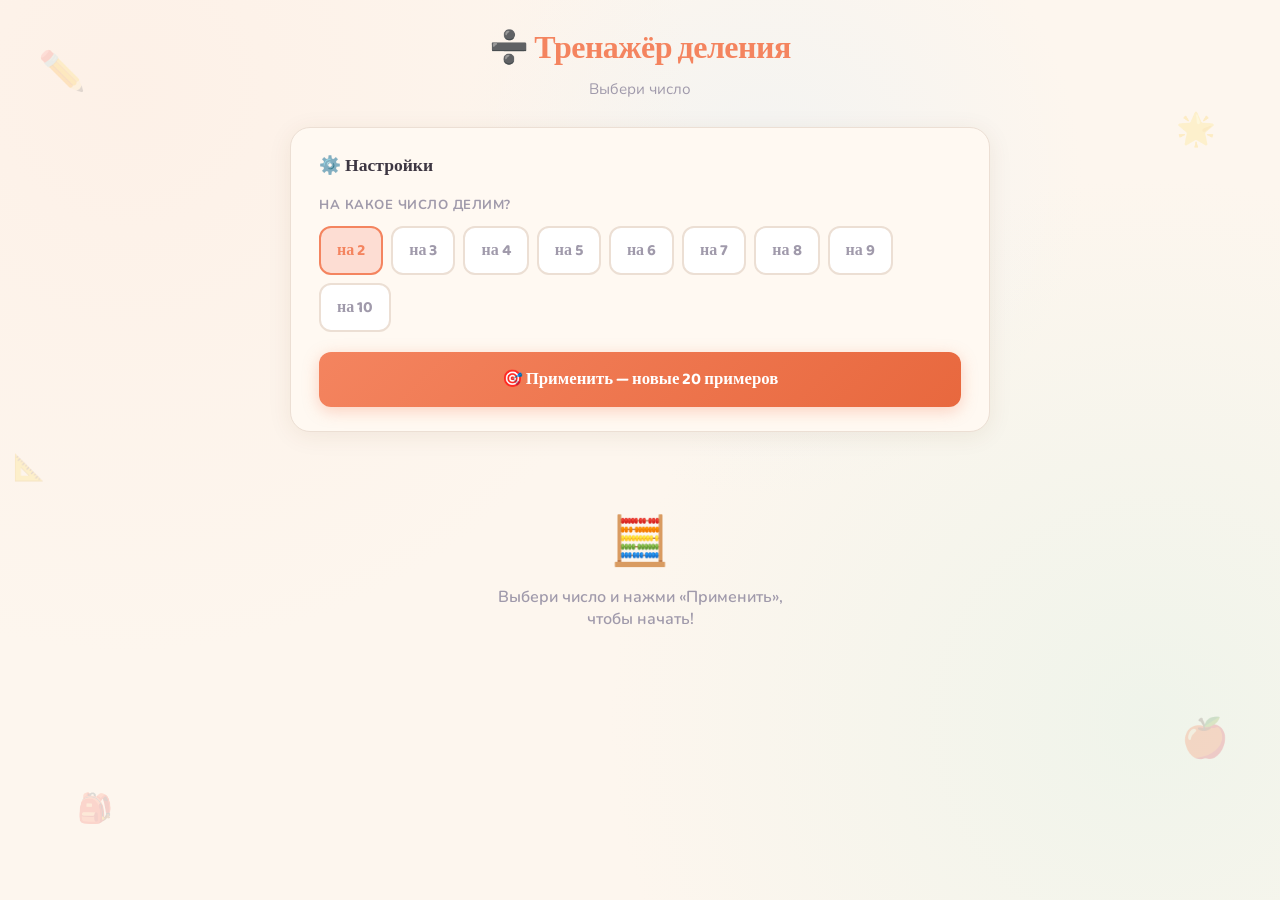
==== division-trainer-main.html @ 13817c13 "feat: uploaded trainers" ====
<!DOCTYPE html>
<html lang="ru">
<head>
<meta charset="UTF-8">
<meta name="viewport" content="width=device-width, initial-scale=1.0">
<title>Тренажёр деления</title>
<link href="https://fonts.googleapis.com/css2?family=Nunito:wght@400;600;700;800;900&family=Baloo+2:wght@400;600;700;800&display=swap" rel="stylesheet">
<style>
  :root {
    --bg: #fdf6ee;
    --card: #fff9f2;
    --primary: #f4845f;
    --primary-light: #fdddd3;
    --accent: #6bbf94;
    --accent-light: #d4f0e3;
    --blue: #74b3e8;
    --blue-light: #d8edfc;
    --yellow: #f9d56e;
    --yellow-light: #fef6d6;
    --text: #3d3642;
    --muted: #a09aab;
    --border: #ecdfd4;
    --correct: #6bbf94;
    --wrong: #f47c7c;
    --radius: 20px;
    --radius-sm: 12px;
    --shadow: 0 4px 24px rgba(100,60,30,0.08);
  }

  * { box-sizing: border-box; margin: 0; padding: 0; }

  body {
    font-family: 'Nunito', sans-serif;
    background: var(--bg);
    color: var(--text);
    min-height: 100vh;
    padding: 24px 16px 48px;
    background-image:
      radial-gradient(circle at 10% 10%, #fde6da55 0%, transparent 40%),
      radial-gradient(circle at 90% 80%, #d4f0e355 0%, transparent 40%),
      radial-gradient(circle at 60% 20%, #d8edfc44 0%, transparent 30%);
  }

  h1 {
    font-family: 'Baloo 2', cursive;
    font-size: 2rem;
    font-weight: 800;
    color: var(--primary);
    text-align: center;
    letter-spacing: -0.5px;
    margin-bottom: 4px;
  }

  .subtitle {
    text-align: center;
    color: var(--muted);
    font-size: 0.95rem;
    margin-bottom: 28px;
  }

  /* ── DECO ── */
  .deco {
    position: fixed;
    pointer-events: none;
    user-select: none;
    font-size: 2.4rem;
    opacity: 0.18;
    animation: float 6s ease-in-out infinite;
  }
  .deco:nth-child(1) { top: 5%;    left: 3%;  animation-delay: 0s; }
  .deco:nth-child(2) { top: 12%;   right: 5%; animation-delay: 1s;   font-size: 2rem; }
  .deco:nth-child(3) { bottom: 8%; left: 6%;  animation-delay: 2s;   font-size: 1.8rem; }
  .deco:nth-child(4) { bottom: 15%;right: 4%; animation-delay: 3s; }
  .deco:nth-child(5) { top: 50%;   left: 1%;  animation-delay: 1.5s; font-size: 1.6rem; }
  @keyframes float {
    0%,100% { transform: translateY(0) rotate(0deg); }
    50%     { transform: translateY(-12px) rotate(5deg); }
  }

  .container { max-width: 700px; margin: 0 auto; }

  /* ── SETTINGS ── */
  .settings-card {
    background: var(--card);
    border: 1.5px solid var(--border);
    border-radius: var(--radius);
    box-shadow: var(--shadow);
    padding: 24px 28px;
    margin-bottom: 28px;
  }
  .settings-title {
    font-family: 'Baloo 2', cursive;
    font-size: 1.1rem;
    font-weight: 700;
    color: var(--text);
    margin-bottom: 16px;
    display: flex;
    align-items: center;
    gap: 8px;
  }
  .table-label {
    display: block;
    font-size: 0.82rem;
    font-weight: 700;
    color: var(--muted);
    text-transform: uppercase;
    letter-spacing: 0.5px;
    margin-bottom: 12px;
  }
  .table-buttons {
    display: flex;
    flex-wrap: wrap;
    gap: 8px;
    margin-bottom: 20px;
  }
  .table-btn {
    padding: 10px 16px;
    border-radius: var(--radius-sm);
    border: 2px solid var(--border);
    background: white;
    font-family: 'Baloo 2', cursive;
    font-size: 1rem;
    font-weight: 700;
    color: var(--muted);
    cursor: pointer;
    transition: all 0.2s ease;
    min-width: 52px;
    text-align: center;
  }
  .table-btn:hover  { border-color: var(--primary); color: var(--primary); background: var(--primary-light); }
  .table-btn.active { border-color: var(--primary); background: var(--primary-light); color: var(--primary); }

  .apply-btn {
    width: 100%;
    padding: 14px;
    border-radius: var(--radius-sm);
    border: none;
    background: linear-gradient(135deg, var(--primary) 0%, #e8683e 100%);
    color: white;
    font-family: 'Baloo 2', cursive;
    font-size: 1.05rem;
    font-weight: 700;
    cursor: pointer;
    box-shadow: 0 4px 16px rgba(244,132,95,0.35);
    transition: all 0.2s ease;
  }
  .apply-btn:hover  { transform: translateY(-2px); box-shadow: 0 6px 20px rgba(244,132,95,0.45); }
  .apply-btn:active { transform: translateY(0); }

  /* ── PROGRESS ── */
  .progress-section { margin-bottom: 20px; }
  .progress-header {
    display: flex;
    justify-content: space-between;
    align-items: center;
    margin-bottom: 8px;
    font-size: 0.82rem;
    font-weight: 700;
    color: var(--muted);
  }
  .progress-counter {
    font-family: 'Baloo 2', cursive;
    font-size: 0.95rem;
    font-weight: 700;
    color: var(--text);
  }
  .progress-bar-track {
    height: 14px;
    background: var(--border);
    border-radius: 99px;
    overflow: hidden;
    display: flex;
    gap: 2px;
  }
  .progress-segment {
    flex: 1;
    background: #ecdfd4;
    border-radius: 99px;
    transition: background 0.4s ease;
  }
  .progress-segment.correct { background: var(--correct); }
  .progress-segment.wrong   { background: var(--wrong); }
  .progress-legend {
    display: flex;
    gap: 16px;
    margin-top: 8px;
    font-size: 0.78rem;
    font-weight: 700;
    color: var(--muted);
  }
  .legend-dot {
    display: inline-block;
    width: 10px; height: 10px;
    border-radius: 50%;
    margin-right: 4px;
  }

  /* ── EXAMPLE CARD ── */
  .example-card {
    background: var(--card);
    border: 1.5px solid var(--border);
    border-radius: var(--radius);
    box-shadow: var(--shadow);
    padding: 32px 28px 28px;
    margin-bottom: 20px;
    position: relative;
    overflow: hidden;
    transition: box-shadow 0.3s;
  }
  .example-card.shake { animation: shake 0.4s ease; }
  @keyframes shake {
    0%,100% { transform: translateX(0); }
    20%     { transform: translateX(-8px); }
    40%     { transform: translateX(8px); }
    60%     { transform: translateX(-5px); }
    80%     { transform: translateX(5px); }
  }
  .example-card.glow-correct { box-shadow: 0 0 0 3px var(--correct), var(--shadow); }
  .example-card.glow-wrong   { box-shadow: 0 0 0 3px var(--wrong),   var(--shadow); }

  .example-num {
    font-size: 0.78rem;
    font-weight: 700;
    color: var(--muted);
    text-transform: uppercase;
    letter-spacing: 0.5px;
    margin-bottom: 20px;
  }
  .card-badge {
    position: absolute;
    top: 20px; right: 20px;
    width: 36px; height: 36px;
    border-radius: 50%;
    display: flex; align-items: center; justify-content: center;
    font-size: 1.3rem;
  }
  .correct-badge { background: var(--accent-light); }
  .wrong-badge   { background: #fde8e8; }

  /* ── DIVISION EXPRESSION ── */
  .div-visual {
    display: flex;
    justify-content: center;
    align-items: center;
    gap: 16px;
    margin-bottom: 28px;
  }
  .div-num {
    font-family: 'Baloo 2', cursive;
    font-size: 3.2rem;
    font-weight: 800;
    line-height: 1;
  }
  .div-num.dividend { color: var(--text); }
  .div-num.divisor  { color: var(--primary); }
  .div-sign, .equals-sign {
    font-family: 'Baloo 2', cursive;
    font-size: 2.8rem;
    font-weight: 800;
    color: var(--muted);
    line-height: 1;
  }

  /* ── PASTURE ── */
  .pasture-section {
    background: var(--accent-light);
    border: 2px solid var(--accent);
    border-radius: var(--radius);
    padding: 12px 16px 14px;
    margin-bottom: 16px;
    transition: border-color 0.15s, background 0.15s;
  }
  .pasture-section.drag-over {
    border-color: var(--correct);
    background: #b8e4cc;
  }
  .pasture-label {
    font-size: 0.75rem;
    font-weight: 800;
    color: #2e7a52;
    text-transform: uppercase;
    letter-spacing: 0.5px;
    margin-bottom: 10px;
    text-align: center;
  }
  .pasture-chicks {
    display: flex;
    flex-wrap: wrap;
    justify-content: center;
    gap: 4px;
    min-height: 36px;
  }

  /* ── BASKET SECTION ── */
  .basket-section {
    background: var(--yellow-light);
    border: 2px solid var(--yellow);
    border-radius: var(--radius);
    padding: 16px 16px 20px;
    margin-bottom: 24px;
  }
  .basket-label {
    font-size: 0.75rem;
    font-weight: 800;
    color: #b8860b;
    text-transform: uppercase;
    letter-spacing: 0.5px;
    margin-bottom: 12px;
    text-align: center;
  }
  .basket-groups {
    display: flex;
    flex-wrap: wrap;
    justify-content: center;
    gap: 8px;
  }
  .basket-group {
    background: white;
    border: 2px solid #f9d56e;
    border-radius: 14px;
    padding: 8px 10px;
    display: flex;
    flex-wrap: wrap;
    gap: 3px;
    justify-content: center;
    min-width: 52px;
    min-height: 52px;
    align-items: center;
    box-shadow: 0 2px 8px rgba(200,160,0,0.10);
    position: relative;
    transition: border-color 0.15s, background 0.15s;
  }
  .basket-group.drag-over {
    border-color: var(--blue);
    background: var(--blue-light);
  }
  .basket-group-num {
    position: absolute;
    top: -9px;
    left: 50%;
    transform: translateX(-50%);
    background: var(--yellow);
    border-radius: 99px;
    font-size: 0.65rem;
    font-weight: 800;
    color: #7a5900;
    padding: 1px 7px;
    white-space: nowrap;
  }

  /* ── CHICK ── */
  .chick {
    font-size: 1.3rem;
    line-height: 1;
    display: inline-block;
    cursor: grab;
    user-select: none;
    transition: transform 0.15s, opacity 0.15s;
  }
  .chick:hover    { transform: scale(1.2); }
  .chick.dragging { opacity: 0.3; transform: scale(0.85); cursor: grabbing; }
  .chick.static   {
    cursor: default;
    animation: chickPop 0.35s ease both;
  }
  @keyframes chickPop {
    0%   { transform: scale(0); opacity: 0; }
    70%  { transform: scale(1.2); }
    100% { transform: scale(1); opacity: 1; }
  }

  /* ── ATTEMPTS ── */
  .attempts-row {
    display: flex;
    justify-content: center;
    align-items: center;
    gap: 8px;
    margin-bottom: 16px;
    font-size: 0.82rem;
    font-weight: 700;
    color: var(--muted);
    text-transform: uppercase;
    letter-spacing: 0.4px;
  }
  .attempt-pips { display: flex; gap: 6px; }
  .attempt-pip {
    width: 14px; height: 14px;
    border-radius: 50%;
    border: 2px solid var(--border);
    background: white;
    transition: all 0.25s ease;
  }
  .attempt-pip.used    { background: var(--wrong);   border-color: var(--wrong); }
  .attempt-pip.correct { background: var(--correct); border-color: var(--correct); }

  /* ── INPUT ── */
  .input-area {
    display: flex;
    gap: 16px;
    justify-content: center;
    margin-bottom: 24px;
  }
  .input-group {
    display: flex;
    flex-direction: column;
    align-items: center;
    gap: 6px;
  }
  .input-label {
    font-size: 0.78rem;
    font-weight: 700;
    color: var(--muted);
    text-transform: uppercase;
    letter-spacing: 0.5px;
  }
  .answer-input {
    width: 120px;
    padding: 12px 16px;
    border-radius: var(--radius-sm);
    border: 2.5px solid var(--border);
    background: white;
    font-family: 'Baloo 2', cursive;
    font-size: 1.8rem;
    font-weight: 800;
    color: var(--text);
    text-align: center;
    outline: none;
    transition: border-color 0.2s, box-shadow 0.2s;
    -moz-appearance: textfield;
  }
  .answer-input::-webkit-inner-spin-button,
  .answer-input::-webkit-outer-spin-button { -webkit-appearance: none; }
  .answer-input:focus         { border-color: var(--blue);    box-shadow: 0 0 0 3px var(--blue-light); }
  .answer-input.input-correct { border-color: var(--correct); background: var(--accent-light); }
  .answer-input.input-wrong   { border-color: var(--wrong);   background: #fde8e8; }

  /* ── CHECK BUTTON ── */
  .check-btn {
    display: block;
    width: 100%;
    max-width: 280px;
    margin: 0 auto;
    padding: 14px;
    border-radius: var(--radius-sm);
    border: none;
    background: linear-gradient(135deg, var(--accent) 0%, #4aaa7a 100%);
    color: white;
    font-family: 'Baloo 2', cursive;
    font-size: 1.1rem;
    font-weight: 700;
    cursor: pointer;
    box-shadow: 0 4px 16px rgba(107,191,148,0.35);
    transition: all 0.2s ease;
  }
  .check-btn:hover  { transform: translateY(-2px); box-shadow: 0 6px 20px rgba(107,191,148,0.45); }
  .check-btn:active { transform: translateY(0); }
  .check-btn:disabled { opacity: 0.6; cursor: default; transform: none; }

  /* ── FEEDBACK ── */
  .feedback {
    text-align: center;
    font-family: 'Baloo 2', cursive;
    font-size: 1.3rem;
    font-weight: 800;
    min-height: 44px;
    margin-top: 16px;
  }
  .feedback.correct { color: var(--correct); }
  .feedback.wrong   { color: var(--wrong); }

  /* ── INSIGHT BLOCK ── */
  .insight-block {
    margin-top: 16px;
    padding: 14px 20px;
    background: var(--blue-light);
    border: 2px solid var(--blue);
    border-radius: var(--radius-sm);
    text-align: center;
  }
  .insight-label {
    font-size: 0.7rem;
    font-weight: 800;
    text-transform: uppercase;
    letter-spacing: 0.6px;
    color: var(--blue);
    margin-bottom: 6px;
  }
  .insight-formula {
    font-family: 'Baloo 2', cursive;
    font-size: 1.2rem;
    font-weight: 800;
    color: var(--text);
    line-height: 1.7;
  }
  .insight-formula .div-part { color: var(--correct); }
  .insight-formula .mul-part { color: var(--primary); }

  /* ── NAV ── */
  .nav-buttons { display: flex; gap: 12px; justify-content: center; }
  .nav-btn {
    flex: 1;
    max-width: 180px;
    padding: 13px 20px;
    border-radius: var(--radius-sm);
    border: 2px solid var(--border);
    background: white;
    font-family: 'Baloo 2', cursive;
    font-size: 1rem;
    font-weight: 700;
    color: var(--text);
    cursor: pointer;
    transition: all 0.2s ease;
    display: flex;
    align-items: center;
    justify-content: center;
    gap: 6px;
  }
  .nav-btn:hover:not(:disabled) {
    border-color: var(--blue);
    background: var(--blue-light);
    color: var(--blue);
    transform: translateY(-2px);
  }
  .nav-btn:disabled { opacity: 0.4; cursor: default; transform: none; }

  /* ── CONFETTI ── */
  .confetti-container {
    position: fixed; top: 0; left: 0;
    width: 100%; height: 100%;
    pointer-events: none;
    z-index: 1000;
    overflow: hidden;
  }
  .confetti-piece {
    position: absolute;
    border-radius: 2px;
    animation: confettiFall linear forwards;
  }
  @keyframes confettiFall {
    0%   { transform: translateY(-20px) rotate(0deg); opacity: 1; }
    100% { transform: translateY(110vh) rotate(720deg); opacity: 0; }
  }
  .emoji-burst {
    position: fixed; top: 50%; left: 50%;
    transform: translate(-50%, -50%);
    font-size: 5rem;
    pointer-events: none;
    z-index: 1001;
    animation: emojiBurst 1.2s ease forwards;
  }
  @keyframes emojiBurst {
    0%   { transform: translate(-50%,-50%) scale(0.2); opacity: 0; }
    30%  { transform: translate(-50%,-50%) scale(1.3); opacity: 1; }
    70%  { transform: translate(-50%,-50%) scale(1);   opacity: 1; }
    100% { transform: translate(-50%,-60%) scale(0.8); opacity: 0; }
  }

  /* ── EMPTY STATE ── */
  .empty-state { text-align: center; padding: 48px 24px; color: var(--muted); }
  .empty-state .emoji { font-size: 3rem; margin-bottom: 12px; }
  .empty-state p { font-size: 1rem; font-weight: 600; }
</style>
</head>
<body>

<div class="deco">✏️</div>
<div class="deco">🌟</div>
<div class="deco">🎒</div>
<div class="deco">🍎</div>
<div class="deco">📐</div>

<div class="confetti-container" id="confettiContainer"></div>

<div class="container">
  <h1>➗ Тренажёр деления</h1>
  <p class="subtitle">Выбери число</p>

  <!-- SETTINGS -->
  <div class="settings-card">
    <div class="settings-title">⚙️ Настройки</div>
    <span class="table-label">На какое число делим?</span>
    <div class="table-buttons">
      <button class="table-btn active" data-val="2"  onclick="selectTable(this)">на 2</button>
      <button class="table-btn"        data-val="3"  onclick="selectTable(this)">на 3</button>
      <button class="table-btn"        data-val="4"  onclick="selectTable(this)">на 4</button>
      <button class="table-btn"        data-val="5"  onclick="selectTable(this)">на 5</button>
      <button class="table-btn"        data-val="6"  onclick="selectTable(this)">на 6</button>
      <button class="table-btn"        data-val="7"  onclick="selectTable(this)">на 7</button>
      <button class="table-btn"        data-val="8"  onclick="selectTable(this)">на 8</button>
      <button class="table-btn"        data-val="9"  onclick="selectTable(this)">на 9</button>
      <button class="table-btn"        data-val="10" onclick="selectTable(this)">на 10</button>
    </div>
    <button class="apply-btn" onclick="applySettings()">🎯 Применить — новые 20 примеров</button>
  </div>

  <!-- PROGRESS -->
  <div class="progress-section" id="progressSection" style="display:none">
    <div class="progress-header">
      <span>Прогресс</span>
      <span class="progress-counter" id="progressCounter">0 / 20</span>
    </div>
    <div class="progress-bar-track" id="progressBar"></div>
    <div class="progress-legend">
      <span><span class="legend-dot" style="background:var(--correct)"></span>Правильно: <span id="correctCount">0</span></span>
      <span><span class="legend-dot" style="background:var(--wrong)"></span>Неправильно: <span id="wrongCount">0</span></span>
    </div>
  </div>

  <!-- EXAMPLE AREA -->
  <div id="exampleArea">
    <div class="empty-state">
      <div class="emoji">🧮</div>
      <p>Выбери число и нажми «Применить»,<br>чтобы начать!</p>
    </div>
  </div>

  <!-- NAV -->
  <div class="nav-buttons" id="navButtons" style="display:none">
    <button class="nav-btn" id="prevBtn" onclick="navigate(-1)" disabled>← Назад</button>
    <button class="nav-btn" id="nextBtn" onclick="navigate(1)">Вперёд →</button>
  </div>
</div>

<script>
  const TOTAL        = 20;
  const MAX_ATTEMPTS = 5;

  let selectedDivisor = 2;
  let examples     = [];
  let currentIndex = 0;
  let results      = []; // null | 'correct' | 'wrong'
  let attempts     = []; // wrong attempt count per example

  /* ── SETTINGS ── */
  function selectTable(btn) {
    document.querySelectorAll('.table-btn').forEach(b => b.classList.remove('active'));
    btn.classList.add('active');
    selectedDivisor = parseInt(btn.dataset.val);
  }

  /* ── GENERATE ──
     divisor  = selectedDivisor (fixed, shown as divisor)
     quotient = 1–10  →  dividend = quotient × divisor
     Duplicate pool (2×10 = 20), shuffle
  */
  function generateExamples() {
    const d = selectedDivisor;
    const pool = [];
    for (let pass = 0; pass < 2; pass++)
      for (let q = 1; q <= 10; q++)
        pool.push({ quotient: q, divisor: d, dividend: q * d });
    // Fisher-Yates
    for (let i = pool.length - 1; i > 0; i--) {
      const j = Math.floor(Math.random() * (i + 1));
      [pool[i], pool[j]] = [pool[j], pool[i]];
    }
    return pool.slice(0, TOTAL);
  }

  function applySettings() {
    examples     = generateExamples();
    results      = new Array(TOTAL).fill(null);
    attempts     = new Array(TOTAL).fill(0);
    currentIndex = 0;
    document.getElementById('progressSection').style.display = 'block';
    document.getElementById('navButtons').style.display      = 'flex';
    renderProgress();
    renderCard();
  }

  /* ── PROGRESS ── */
  function renderProgress() {
    const track = document.getElementById('progressBar');
    track.innerHTML = '';
    let correct = 0, wrong = 0;
    results.forEach(r => {
      const seg = document.createElement('div');
      seg.className = 'progress-segment';
      if (r === 'correct') { seg.classList.add('correct'); correct++; }
      else if (r === 'wrong') { seg.classList.add('wrong'); wrong++; }
      track.appendChild(seg);
    });
    const answered = results.filter(r => r !== null).length;
    document.getElementById('progressCounter').textContent = `${answered} / ${TOTAL}`;
    document.getElementById('correctCount').textContent    = correct;
    document.getElementById('wrongCount').textContent      = wrong;
  }

  /* ── ATTEMPT PIPS ── */
  function buildAttemptPips(idx, resultVal) {
    const used = attempts[idx];
    let html = '';
    for (let i = 0; i < MAX_ATTEMPTS; i++) {
      let cls = 'attempt-pip';
      if (resultVal === 'correct' && i === 0) cls += ' correct';
      else if (i < used) cls += ' used';
      html += `<div class="${cls}"></div>`;
    }
    return `<div class="attempts-row">Попытки: <div class="attempt-pips">${html}</div></div>`;
  }

  /* ── STATIC BASKETS (after answer) ── */
  function buildStaticBaskets(ex) {
    const { divisor, quotient, dividend } = ex;
    if (dividend > 100) return '';
    const bWord = divisor === 1 ? 'корзинка' : divisor < 5 ? 'корзинки' : 'корзинок';
    let html = `<div class="basket-section">
      <div class="basket-label">🧺 ${divisor} ${bWord}</div>
      <div class="basket-groups">`;
    for (let g = 0; g < divisor; g++) {
      html += `<div class="basket-group"><span class="basket-group-num">${g + 1}</span>`;
      for (let c = 0; c < quotient; c++) {
        const delay = (g * quotient + c) * 50;
        html += `<span class="chick static" style="animation-delay:${delay}ms">🐣</span>`;
      }
      html += `</div>`;
    }
    html += `</div></div>`;
    return html;
  }

  /* ── DRAG & DROP ZONES (before answer) ── */
  function buildDragZones(ex) {
    const { divisor, dividend } = ex;
    if (dividend > 100) return '';
    const bWord = divisor === 1 ? 'корзинка' : divisor < 5 ? 'корзинки' : 'корзинок';

    let chickHTML = '';
    for (let i = 0; i < dividend; i++)
      chickHTML += `<span class="chick" draggable="true" data-id="${i}">🐣</span>`;

    let basketHTML = '';
    for (let g = 0; g < divisor; g++)
      basketHTML += `<div class="basket-group drop-target" data-basket="${g}">
        <span class="basket-group-num">${g + 1}</span>
      </div>`;

    return `
      <div class="pasture-section drop-target" id="pastureZone">
        <div class="pasture-label">🌿 Загон — все цыплята здесь (${dividend})</div>
        <div class="pasture-chicks" id="pastureChicks">${chickHTML}</div>
      </div>
      <div class="basket-section">
        <div class="basket-label">🧺 ${divisor} ${bWord} — перетащи цыплят</div>
        <div class="basket-groups" id="basketGroups">${basketHTML}</div>
      </div>`;
  }

  /* ── DRAG & DROP LOGIC ── */
  function initDragDrop(ex) {
    if (ex.dividend > 100) return;

    let draggedChick = null;
    const card = document.getElementById('exampleCard');

    // Delegate dragstart to the card — works for chicks anywhere (pasture or baskets)
    card.addEventListener('dragstart', e => {
      const chick = e.target.closest('.chick');
      if (!chick) return;
      draggedChick = chick;
      e.dataTransfer.effectAllowed = 'move';
      requestAnimationFrame(() => draggedChick && draggedChick.classList.add('dragging'));
    });

    card.addEventListener('dragend', () => {
      if (draggedChick) draggedChick.classList.remove('dragging');
      draggedChick = null;
      card.querySelectorAll('.drag-over').forEach(el => el.classList.remove('drag-over'));
    });

    // Helper: register any element as a drop zone
    function makeDropZone(el, getContainer) {
      el.addEventListener('dragover',  e => { e.preventDefault(); el.classList.add('drag-over'); });
      el.addEventListener('dragleave', e => {
        // Only remove if leaving to outside this element
        if (!el.contains(e.relatedTarget)) el.classList.remove('drag-over');
      });
      el.addEventListener('drop', e => {
        e.preventDefault();
        el.classList.remove('drag-over');
        if (!draggedChick) return;
        const container = getContainer(el);
        if (container && !container.contains(draggedChick)) {
          container.appendChild(draggedChick);
        }
        draggedChick.classList.remove('dragging');
        draggedChick = null;
      });
    }

    // Pasture zone → drop into #pastureChicks
    const pastureZone = document.getElementById('pastureZone');
    if (pastureZone) makeDropZone(pastureZone, () => document.getElementById('pastureChicks'));

    // Each basket → drop directly into the basket-group element
    const basketGroups = document.getElementById('basketGroups');
    if (basketGroups) {
      basketGroups.querySelectorAll('.basket-group').forEach(b => makeDropZone(b, el => el));
    }
  }

  /* ── RENDER CARD ── */
  function renderCard() {
    const ex     = examples[currentIndex];
    const result = results[currentIndex];
    const att    = attempts[currentIndex];
    const done   = result !== null;

    const disabled   = done ? 'disabled' : '';
    const inputClass = result === 'correct' ? 'input-correct' : (done ? 'input-wrong' : '');

    let badge = '';
    if (result === 'correct') badge = `<div class="card-badge correct-badge">✅</div>`;
    else if (result === 'wrong') badge = `<div class="card-badge wrong-badge">❌</div>`;

    let feedbackText = '', feedbackClass = '';
    if (result === 'correct') {
      feedbackText = '🎉 Верно!';
      feedbackClass = 'correct';
    } else if (result === 'wrong') {
      feedbackText = `😢 Правильный ответ: ${ex.quotient}`;
      feedbackClass = 'wrong';
    } else if (att > 0) {
      feedbackText = `🤔 Не то… осталось попыток: ${MAX_ATTEMPTS - att}`;
      feedbackClass = 'wrong';
    }

    const insightHTML = done ? `
      <div class="insight-block">
        <div class="insight-label">💡 Запомни связь</div>
        <div class="insight-formula">
          <span class="div-part">${ex.dividend} ÷ ${ex.divisor} = ${ex.quotient}</span><br>
          <span class="mul-part">${ex.quotient} × ${ex.divisor} = ${ex.dividend}</span>
        </div>
      </div>` : '';

    const visualHTML = done ? buildStaticBaskets(ex) : buildDragZones(ex);

    document.getElementById('exampleArea').innerHTML = `
      <div class="example-card" id="exampleCard">
        ${badge}
        <div class="example-num">Пример ${currentIndex + 1} из ${TOTAL}</div>

        <div class="div-visual">
          <div class="div-num dividend">${ex.dividend}</div>
          <div class="div-sign">÷</div>
          <div class="div-num divisor">${ex.divisor}</div>
          <div class="equals-sign">=</div>
        </div>

        ${visualHTML}
        ${buildAttemptPips(currentIndex, result)}

        <div class="input-area">
          <div class="input-group">
            <span class="input-label">Ответ</span>
            <input type="number" class="answer-input ${inputClass}" id="inputAns"
              placeholder="?" value="${done ? ex.quotient : ''}" ${disabled} min="0" max="999">
          </div>
        </div>

        <button class="check-btn" onclick="checkAnswer()" ${disabled}>✔️ Проверить</button>

        <div class="feedback ${feedbackClass}">${feedbackText}</div>
        ${insightHTML}
      </div>`;

    if (!done) {
      const inp = document.getElementById('inputAns');
      inp.addEventListener('keydown', e => { if (e.key === 'Enter') checkAnswer(); });
      inp.focus();
      initDragDrop(ex);
    }

    updateNavBtns();
  }

  /* ── CHECK ANSWER ── */
  function checkAnswer() {
    const ex  = examples[currentIndex];
    const idx = currentIndex;
    if (results[idx] !== null) return;

    const inp = document.getElementById('inputAns');
    const val = parseInt(inp.value);
    if (isNaN(val) || inp.value === '') { inp.focus(); return; }

    const card = document.getElementById('exampleCard');

    if (val === ex.quotient) {
      results[idx] = 'correct';
      renderProgress();
      card.classList.add('glow-correct');
      launchConfetti();
      showEmoji('🎉');
      setTimeout(() => renderCard(), 700);
    } else {
      attempts[idx]++;
      card.classList.add('shake');
      setTimeout(() => card.classList.remove('shake'), 450);

      if (attempts[idx] >= MAX_ATTEMPTS) {
        results[idx] = 'wrong';
        renderProgress();
        showEmoji('😢');
        setTimeout(() => renderCard(), 700);
      } else {
        showEmoji('😟');
        const fb = document.querySelector('.feedback');
        if (fb) { fb.className = 'feedback wrong'; fb.textContent = `🤔 Не то… осталось попыток: ${MAX_ATTEMPTS - attempts[idx]}`; }
        const pipsRow = document.querySelector('.attempts-row');
        if (pipsRow) pipsRow.outerHTML = buildAttemptPips(idx, null);
        inp.value = '';
        inp.classList.add('input-wrong');
        setTimeout(() => { inp.classList.remove('input-wrong'); inp.focus(); }, 500);
      }
    }
  }

  /* ── NAVIGATION ── */
  function navigate(dir) {
    const next = currentIndex + dir;
    if (next < 0 || next >= examples.length) return;
    currentIndex = next;
    renderCard();
  }

  function updateNavBtns() {
    document.getElementById('prevBtn').disabled = currentIndex === 0;
    document.getElementById('nextBtn').disabled = currentIndex === examples.length - 1;
  }

  /* ── CONFETTI & EMOJI ── */
  const CONFETTI_COLORS = ['#f4845f','#6bbf94','#74b3e8','#f9d56e','#c49de8','#f47c7c'];

  function launchConfetti() {
    const c = document.getElementById('confettiContainer');
    for (let i = 0; i < 60; i++) {
      const p = document.createElement('div');
      p.className = 'confetti-piece';
      p.style.left             = Math.random() * 100 + 'vw';
      p.style.top              = '-20px';
      p.style.background       = CONFETTI_COLORS[Math.floor(Math.random() * CONFETTI_COLORS.length)];
      p.style.width            = (8 + Math.random() * 8) + 'px';
      p.style.height           = (8 + Math.random() * 8) + 'px';
      p.style.borderRadius     = Math.random() > 0.5 ? '50%' : '2px';
      p.style.animationDuration = (1.5 + Math.random() * 2) + 's';
      p.style.animationDelay   = (Math.random() * 0.5) + 's';
      c.appendChild(p);
      p.addEventListener('animationend', () => p.remove());
    }
  }

  function showEmoji(emoji) {
    const el = document.createElement('div');
    el.className   = 'emoji-burst';
    el.textContent = emoji;
    document.body.appendChild(el);
    el.addEventListener('animationend', () => el.remove());
  }
</script>
</body>
</html>
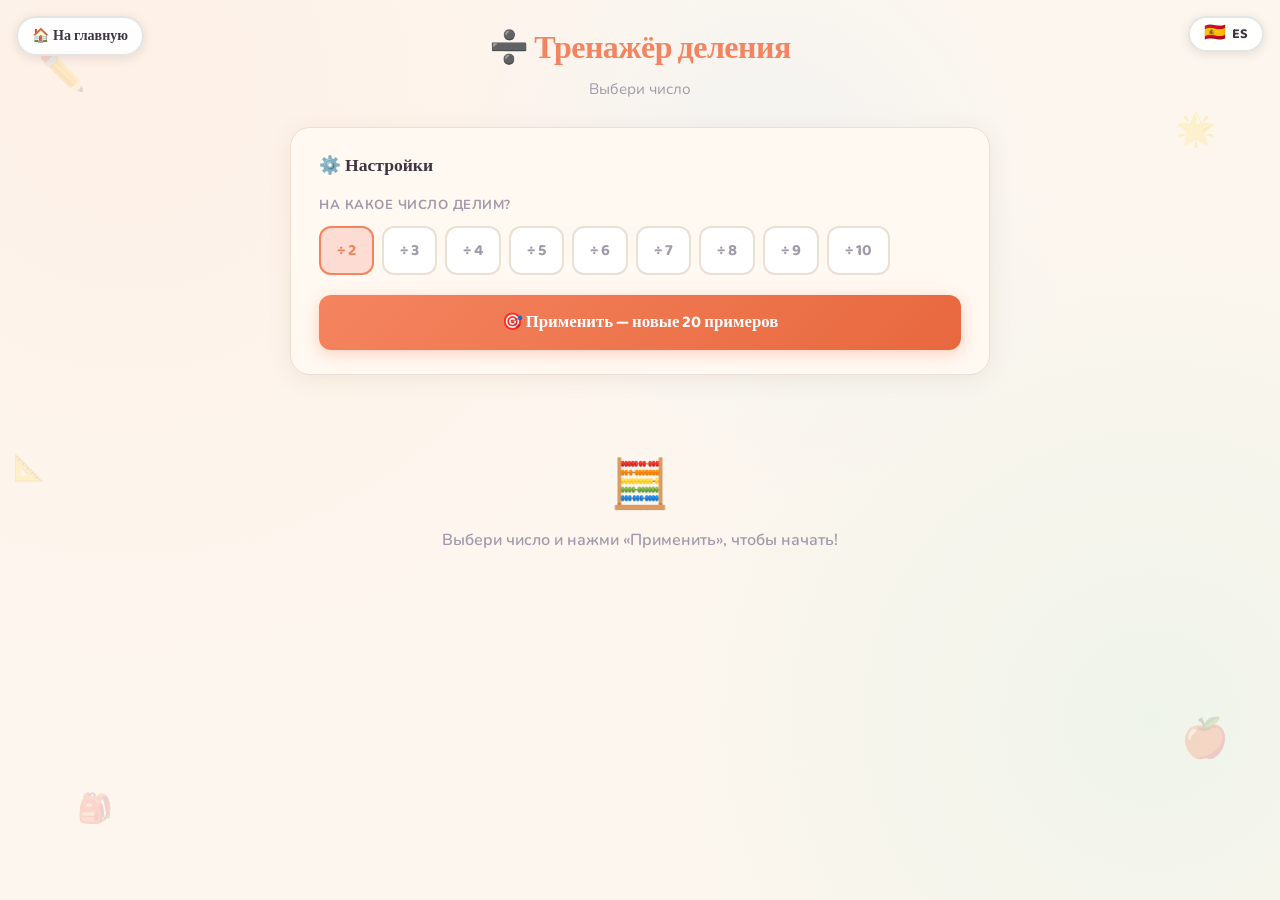
==== commit c35efc45: "feat: Refactor HTML for internationalization support" ====
--- a/division-trainer-main.html
+++ b/division-trainer-main.html
@@ -1,9 +1,11 @@
 <!DOCTYPE html>
-<html lang="ru">
+<html>
 <head>
 <meta charset="UTF-8">
 <meta name="viewport" content="width=device-width, initial-scale=1.0">
-<title>Тренажёр деления</title>
+<title></title>
+<script>const PAGE_KEY = 'division-main';</script>
+<script src="i18n/index.js" defer></script>
 <link href="https://fonts.googleapis.com/css2?family=Nunito:wght@400;600;700;800;900&family=Baloo+2:wght@400;600;700;800&display=swap" rel="stylesheet">
 <style>
   :root {
@@ -58,7 +60,7 @@
     margin-bottom: 28px;
   }
 
-  /* ── DECO ── */
+  
   .deco {
     position: fixed;
     pointer-events: none;
@@ -79,7 +81,7 @@
 
   .container { max-width: 700px; margin: 0 auto; }
 
-  /* ── SETTINGS ── */
+  
   .settings-card {
     background: var(--card);
     border: 1.5px solid var(--border);
@@ -147,7 +149,7 @@
   .apply-btn:hover  { transform: translateY(-2px); box-shadow: 0 6px 20px rgba(244,132,95,0.45); }
   .apply-btn:active { transform: translateY(0); }
 
-  /* ── PROGRESS ── */
+  
   .progress-section { margin-bottom: 20px; }
   .progress-header {
     display: flex;
@@ -195,7 +197,7 @@
     margin-right: 4px;
   }
 
-  /* ── EXAMPLE CARD ── */
+  
   .example-card {
     background: var(--card);
     border: 1.5px solid var(--border);
@@ -237,7 +239,7 @@
   .correct-badge { background: var(--accent-light); }
   .wrong-badge   { background: #fde8e8; }
 
-  /* ── DIVISION EXPRESSION ── */
+  
   .div-visual {
     display: flex;
     justify-content: center;
@@ -261,7 +263,7 @@
     line-height: 1;
   }
 
-  /* ── PASTURE ── */
+  
   .pasture-section {
     background: var(--accent-light);
     border: 2px solid var(--accent);
@@ -291,7 +293,7 @@
     min-height: 36px;
   }
 
-  /* ── BASKET SECTION ── */
+  
   .basket-section {
     background: var(--yellow-light);
     border: 2px solid var(--yellow);
@@ -348,7 +350,7 @@
     white-space: nowrap;
   }
 
-  /* ── CHICK ── */
+  
   .chick {
     font-size: 1.3rem;
     line-height: 1;
@@ -369,7 +371,7 @@
     100% { transform: scale(1); opacity: 1; }
   }
 
-  /* ── ATTEMPTS ── */
+  
   .attempts-row {
     display: flex;
     justify-content: center;
@@ -393,7 +395,7 @@
   .attempt-pip.used    { background: var(--wrong);   border-color: var(--wrong); }
   .attempt-pip.correct { background: var(--correct); border-color: var(--correct); }
 
-  /* ── INPUT ── */
+  
   .input-area {
     display: flex;
     gap: 16px;
@@ -434,7 +436,7 @@
   .answer-input.input-correct { border-color: var(--correct); background: var(--accent-light); }
   .answer-input.input-wrong   { border-color: var(--wrong);   background: #fde8e8; }
 
-  /* ── CHECK BUTTON ── */
+  
   .check-btn {
     display: block;
     width: 100%;
@@ -456,7 +458,7 @@
   .check-btn:active { transform: translateY(0); }
   .check-btn:disabled { opacity: 0.6; cursor: default; transform: none; }
 
-  /* ── FEEDBACK ── */
+  
   .feedback {
     text-align: center;
     font-family: 'Baloo 2', cursive;
@@ -468,7 +470,7 @@
   .feedback.correct { color: var(--correct); }
   .feedback.wrong   { color: var(--wrong); }
 
-  /* ── INSIGHT BLOCK ── */
+  
   .insight-block {
     margin-top: 16px;
     padding: 14px 20px;
@@ -495,7 +497,7 @@
   .insight-formula .div-part { color: var(--correct); }
   .insight-formula .mul-part { color: var(--primary); }
 
-  /* ── NAV ── */
+  
   .nav-buttons { display: flex; gap: 12px; justify-content: center; }
   .nav-btn {
     flex: 1;
@@ -523,7 +525,7 @@
   }
   .nav-btn:disabled { opacity: 0.4; cursor: default; transform: none; }
 
-  /* ── CONFETTI ── */
+  
   .confetti-container {
     position: fixed; top: 0; left: 0;
     width: 100%; height: 100%;
@@ -555,7 +557,7 @@
     100% { transform: translate(-50%,-60%) scale(0.8); opacity: 0; }
   }
 
-  /* ── EMPTY STATE ── */
+  
   .empty-state { text-align: center; padding: 48px 24px; color: var(--muted); }
   .empty-state .emoji { font-size: 3rem; margin-bottom: 12px; }
   .empty-state p { font-size: 1rem; font-weight: 600; }
@@ -572,52 +574,48 @@
 <div class="confetti-container" id="confettiContainer"></div>
 
 <div class="container">
-  <h1>➗ Тренажёр деления</h1>
-  <p class="subtitle">Выбери число</p>
-
-  <!-- SETTINGS -->
+  <h1 data-i18n="h1"></h1>
+  <p class="subtitle" data-i18n="subtitle"></p>
+
   <div class="settings-card">
-    <div class="settings-title">⚙️ Настройки</div>
-    <span class="table-label">На какое число делим?</span>
+    <div class="settings-title" data-i18n="settings_title"></div>
+    <span class="table-label" data-i18n="table_label"></span>
     <div class="table-buttons">
-      <button class="table-btn active" data-val="2"  onclick="selectTable(this)">на 2</button>
-      <button class="table-btn"        data-val="3"  onclick="selectTable(this)">на 3</button>
-      <button class="table-btn"        data-val="4"  onclick="selectTable(this)">на 4</button>
-      <button class="table-btn"        data-val="5"  onclick="selectTable(this)">на 5</button>
-      <button class="table-btn"        data-val="6"  onclick="selectTable(this)">на 6</button>
-      <button class="table-btn"        data-val="7"  onclick="selectTable(this)">на 7</button>
-      <button class="table-btn"        data-val="8"  onclick="selectTable(this)">на 8</button>
-      <button class="table-btn"        data-val="9"  onclick="selectTable(this)">на 9</button>
-      <button class="table-btn"        data-val="10" onclick="selectTable(this)">на 10</button>
+      <button class="table-btn active" data-val="2"  onclick="selectTable(this)" data-i18n="table_btn_2"></button>
+      <button class="table-btn"        data-val="3"  onclick="selectTable(this)" data-i18n="table_btn_3"></button>
+      <button class="table-btn"        data-val="4"  onclick="selectTable(this)" data-i18n="table_btn_4"></button>
+      <button class="table-btn"        data-val="5"  onclick="selectTable(this)" data-i18n="table_btn_5"></button>
+      <button class="table-btn"        data-val="6"  onclick="selectTable(this)" data-i18n="table_btn_6"></button>
+      <button class="table-btn"        data-val="7"  onclick="selectTable(this)" data-i18n="table_btn_7"></button>
+      <button class="table-btn"        data-val="8"  onclick="selectTable(this)" data-i18n="table_btn_8"></button>
+      <button class="table-btn"        data-val="9"  onclick="selectTable(this)" data-i18n="table_btn_9"></button>
+      <button class="table-btn"        data-val="10" onclick="selectTable(this)" data-i18n="table_btn_10"></button>
     </div>
-    <button class="apply-btn" onclick="applySettings()">🎯 Применить — новые 20 примеров</button>
+    <button class="apply-btn" onclick="applySettings()" data-i18n="apply_btn"></button>
   </div>
 
-  <!-- PROGRESS -->
   <div class="progress-section" id="progressSection" style="display:none">
     <div class="progress-header">
-      <span>Прогресс</span>
+      <span data-i18n="progress_label"></span>
       <span class="progress-counter" id="progressCounter">0 / 20</span>
     </div>
     <div class="progress-bar-track" id="progressBar"></div>
     <div class="progress-legend">
-      <span><span class="legend-dot" style="background:var(--correct)"></span>Правильно: <span id="correctCount">0</span></span>
-      <span><span class="legend-dot" style="background:var(--wrong)"></span>Неправильно: <span id="wrongCount">0</span></span>
+      <span><span class="legend-dot" style="background:var(--correct)"></span><span data-i18n="progress_correct"></span>: <span id="correctCount">0</span></span>
+      <span><span class="legend-dot" style="background:var(--wrong)"></span><span data-i18n="progress_wrong"></span>: <span id="wrongCount">0</span></span>
     </div>
   </div>
 
-  <!-- EXAMPLE AREA -->
   <div id="exampleArea">
     <div class="empty-state">
       <div class="emoji">🧮</div>
-      <p>Выбери число и нажми «Применить»,<br>чтобы начать!</p>
+      <p data-i18n="empty_state_text"></p>
     </div>
   </div>
 
-  <!-- NAV -->
   <div class="nav-buttons" id="navButtons" style="display:none">
-    <button class="nav-btn" id="prevBtn" onclick="navigate(-1)" disabled>← Назад</button>
-    <button class="nav-btn" id="nextBtn" onclick="navigate(1)">Вперёд →</button>
+    <button class="nav-btn" id="prevBtn" onclick="navigate(-1)" disabled data-i18n="nav_prev"></button>
+    <button class="nav-btn" id="nextBtn" onclick="navigate(1)" data-i18n="nav_next"></button>
   </div>
 </div>
 
@@ -631,7 +629,7 @@
   let results      = []; // null | 'correct' | 'wrong'
   let attempts     = []; // wrong attempt count per example
 
-  /* ── SETTINGS ── */
+  
   function selectTable(btn) {
     document.querySelectorAll('.table-btn').forEach(b => b.classList.remove('active'));
     btn.classList.add('active');
@@ -668,7 +666,7 @@
     renderCard();
   }
 
-  /* ── PROGRESS ── */
+  
   function renderProgress() {
     const track = document.getElementById('progressBar');
     track.innerHTML = '';
@@ -696,16 +694,16 @@
       else if (i < used) cls += ' used';
       html += `<div class="${cls}"></div>`;
     }
-    return `<div class="attempts-row">Попытки: <div class="attempt-pips">${html}</div></div>`;
+    return `<div class="attempts-row">${t('attempts_label')}: <div class="attempt-pips">${html}</div></div>`;
   }
 
   /* ── STATIC BASKETS (after answer) ── */
   function buildStaticBaskets(ex) {
     const { divisor, quotient, dividend } = ex;
     if (dividend > 100) return '';
-    const bWord = divisor === 1 ? 'корзинка' : divisor < 5 ? 'корзинки' : 'корзинок';
+    const bWord = divisor === 1 ? t('basket_label_one', { count: divisor }) : divisor < 5 ? t('basket_label_few', { count: divisor }) : t('basket_label_many', { count: divisor });
     let html = `<div class="basket-section">
-      <div class="basket-label">🧺 ${divisor} ${bWord}</div>
+      <div class="basket-label">${bWord}</div>
       <div class="basket-groups">`;
     for (let g = 0; g < divisor; g++) {
       html += `<div class="basket-group"><span class="basket-group-num">${g + 1}</span>`;
@@ -723,7 +721,7 @@
   function buildDragZones(ex) {
     const { divisor, dividend } = ex;
     if (dividend > 100) return '';
-    const bWord = divisor === 1 ? 'корзинка' : divisor < 5 ? 'корзинки' : 'корзинок';
+    const bWord = divisor === 1 ? t('basket_label_one', { count: divisor }) : divisor < 5 ? t('basket_label_few', { count: divisor }) : t('basket_label_many', { count: divisor });
 
     let chickHTML = '';
     for (let i = 0; i < dividend; i++)
@@ -737,11 +735,11 @@
 
     return `
       <div class="pasture-section drop-target" id="pastureZone">
-        <div class="pasture-label">🌿 Загон — все цыплята здесь (${dividend})</div>
+        <div class="pasture-label">${t('pasture_label', { count: dividend })}</div>
         <div class="pasture-chicks" id="pastureChicks">${chickHTML}</div>
       </div>
       <div class="basket-section">
-        <div class="basket-label">🧺 ${divisor} ${bWord} — перетащи цыплят</div>
+        <div class="basket-label">${bWord}</div>
         <div class="basket-groups" id="basketGroups">${basketHTML}</div>
       </div>`;
   }
@@ -815,22 +813,22 @@
 
     let feedbackText = '', feedbackClass = '';
     if (result === 'correct') {
-      feedbackText = '🎉 Верно!';
+      feedbackText = t('feedback_correct');
       feedbackClass = 'correct';
     } else if (result === 'wrong') {
-      feedbackText = `😢 Правильный ответ: ${ex.quotient}`;
+      feedbackText = t('feedback_wrong_reveal', { answer: ex.quotient });
       feedbackClass = 'wrong';
     } else if (att > 0) {
-      feedbackText = `🤔 Не то… осталось попыток: ${MAX_ATTEMPTS - att}`;
+      feedbackText = t('feedback_attempts_left', { left: MAX_ATTEMPTS - att });
       feedbackClass = 'wrong';
     }
 
     const insightHTML = done ? `
       <div class="insight-block">
-        <div class="insight-label">💡 Запомни связь</div>
+        <div class="insight-label">${t('insight_label')}</div>
         <div class="insight-formula">
-          <span class="div-part">${ex.dividend} ÷ ${ex.divisor} = ${ex.quotient}</span><br>
-          <span class="mul-part">${ex.quotient} × ${ex.divisor} = ${ex.dividend}</span>
+          <span class="div-part">${t('insight_division', { dividend: ex.dividend, divisor: ex.divisor, quotient: ex.quotient })}</span><br>
+          <span class="mul-part">${t('insight_multiplication', { quotient: ex.quotient, divisor: ex.divisor, dividend: ex.dividend })}</span>
         </div>
       </div>` : '';
 
@@ -839,7 +837,7 @@
     document.getElementById('exampleArea').innerHTML = `
       <div class="example-card" id="exampleCard">
         ${badge}
-        <div class="example-num">Пример ${currentIndex + 1} из ${TOTAL}</div>
+        <div class="example-num">${t('example_counter', { current: currentIndex + 1, total: TOTAL })}</div>
 
         <div class="div-visual">
           <div class="div-num dividend">${ex.dividend}</div>
@@ -853,13 +851,13 @@
 
         <div class="input-area">
           <div class="input-group">
-            <span class="input-label">Ответ</span>
+            <span class="input-label">${t('input_label')}</span>
             <input type="number" class="answer-input ${inputClass}" id="inputAns"
               placeholder="?" value="${done ? ex.quotient : ''}" ${disabled} min="0" max="999">
           </div>
         </div>
 
-        <button class="check-btn" onclick="checkAnswer()" ${disabled}>✔️ Проверить</button>
+        <button class="check-btn" onclick="checkAnswer()" ${disabled}>${t('check_btn')}</button>
 
         <div class="feedback ${feedbackClass}">${feedbackText}</div>
         ${insightHTML}
@@ -907,7 +905,7 @@
       } else {
         showEmoji('😟');
         const fb = document.querySelector('.feedback');
-        if (fb) { fb.className = 'feedback wrong'; fb.textContent = `🤔 Не то… осталось попыток: ${MAX_ATTEMPTS - attempts[idx]}`; }
+        if (fb) { fb.className = 'feedback wrong'; fb.textContent = t('feedback_attempts_left', { left: MAX_ATTEMPTS - attempts[idx] }); }
         const pipsRow = document.querySelector('.attempts-row');
         if (pipsRow) pipsRow.outerHTML = buildAttemptPips(idx, null);
         inp.value = '';
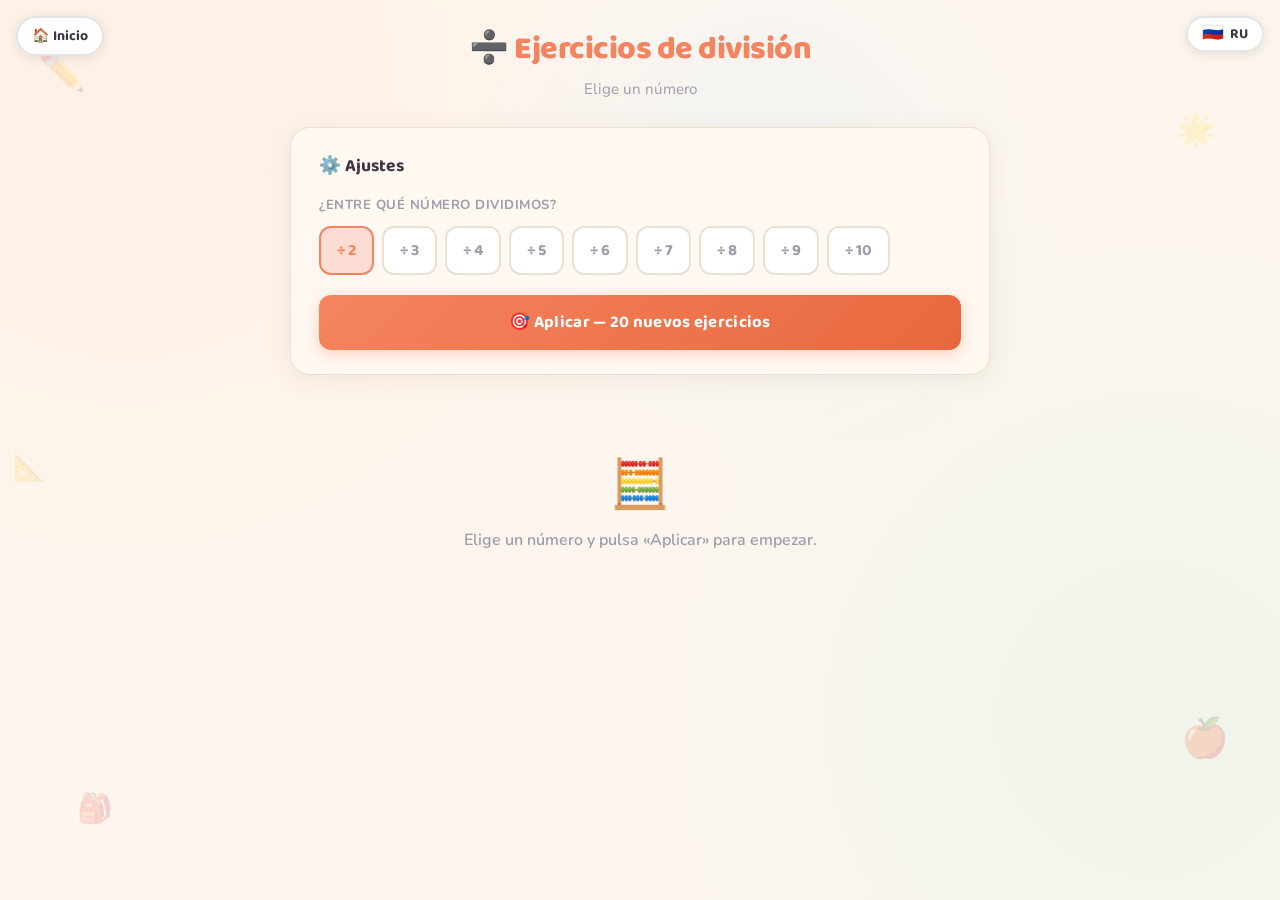
==== commit 06fd63b3: "feat: added fraction comparison" ====
--- a/division-trainer-main.html
+++ b/division-trainer-main.html
@@ -7,239 +7,9 @@
 <script>const PAGE_KEY = 'division-main';</script>
 <script src="i18n/index.js" defer></script>
 <link href="https://fonts.googleapis.com/css2?family=Nunito:wght@400;600;700;800;900&family=Baloo+2:wght@400;600;700;800&display=swap" rel="stylesheet">
-<style>
-  :root {
-    --bg: #fdf6ee;
-    --card: #fff9f2;
-    --primary: #f4845f;
-    --primary-light: #fdddd3;
-    --accent: #6bbf94;
-    --accent-light: #d4f0e3;
-    --blue: #74b3e8;
-    --blue-light: #d8edfc;
-    --yellow: #f9d56e;
-    --yellow-light: #fef6d6;
-    --text: #3d3642;
-    --muted: #a09aab;
-    --border: #ecdfd4;
-    --correct: #6bbf94;
-    --wrong: #f47c7c;
-    --radius: 20px;
-    --radius-sm: 12px;
-    --shadow: 0 4px 24px rgba(100,60,30,0.08);
-  }
-
-  * { box-sizing: border-box; margin: 0; padding: 0; }
-
-  body {
-    font-family: 'Nunito', sans-serif;
-    background: var(--bg);
-    color: var(--text);
-    min-height: 100vh;
-    padding: 24px 16px 48px;
-    background-image:
-      radial-gradient(circle at 10% 10%, #fde6da55 0%, transparent 40%),
-      radial-gradient(circle at 90% 80%, #d4f0e355 0%, transparent 40%),
-      radial-gradient(circle at 60% 20%, #d8edfc44 0%, transparent 30%);
-  }
-
-  h1 {
-    font-family: 'Baloo 2', cursive;
-    font-size: 2rem;
-    font-weight: 800;
-    color: var(--primary);
-    text-align: center;
-    letter-spacing: -0.5px;
-    margin-bottom: 4px;
-  }
-
-  .subtitle {
-    text-align: center;
-    color: var(--muted);
-    font-size: 0.95rem;
-    margin-bottom: 28px;
-  }
-
-  
-  .deco {
-    position: fixed;
-    pointer-events: none;
-    user-select: none;
-    font-size: 2.4rem;
-    opacity: 0.18;
-    animation: float 6s ease-in-out infinite;
-  }
-  .deco:nth-child(1) { top: 5%;    left: 3%;  animation-delay: 0s; }
-  .deco:nth-child(2) { top: 12%;   right: 5%; animation-delay: 1s;   font-size: 2rem; }
-  .deco:nth-child(3) { bottom: 8%; left: 6%;  animation-delay: 2s;   font-size: 1.8rem; }
-  .deco:nth-child(4) { bottom: 15%;right: 4%; animation-delay: 3s; }
-  .deco:nth-child(5) { top: 50%;   left: 1%;  animation-delay: 1.5s; font-size: 1.6rem; }
-  @keyframes float {
-    0%,100% { transform: translateY(0) rotate(0deg); }
-    50%     { transform: translateY(-12px) rotate(5deg); }
-  }
-
-  .container { max-width: 700px; margin: 0 auto; }
-
-  
-  .settings-card {
-    background: var(--card);
-    border: 1.5px solid var(--border);
-    border-radius: var(--radius);
-    box-shadow: var(--shadow);
-    padding: 24px 28px;
-    margin-bottom: 28px;
-  }
-  .settings-title {
-    font-family: 'Baloo 2', cursive;
-    font-size: 1.1rem;
-    font-weight: 700;
-    color: var(--text);
-    margin-bottom: 16px;
-    display: flex;
-    align-items: center;
-    gap: 8px;
-  }
-  .table-label {
-    display: block;
-    font-size: 0.82rem;
-    font-weight: 700;
-    color: var(--muted);
-    text-transform: uppercase;
-    letter-spacing: 0.5px;
-    margin-bottom: 12px;
-  }
-  .table-buttons {
-    display: flex;
-    flex-wrap: wrap;
-    gap: 8px;
-    margin-bottom: 20px;
-  }
-  .table-btn {
-    padding: 10px 16px;
-    border-radius: var(--radius-sm);
-    border: 2px solid var(--border);
-    background: white;
-    font-family: 'Baloo 2', cursive;
-    font-size: 1rem;
-    font-weight: 700;
-    color: var(--muted);
-    cursor: pointer;
-    transition: all 0.2s ease;
-    min-width: 52px;
-    text-align: center;
-  }
-  .table-btn:hover  { border-color: var(--primary); color: var(--primary); background: var(--primary-light); }
-  .table-btn.active { border-color: var(--primary); background: var(--primary-light); color: var(--primary); }
-
-  .apply-btn {
-    width: 100%;
-    padding: 14px;
-    border-radius: var(--radius-sm);
-    border: none;
-    background: linear-gradient(135deg, var(--primary) 0%, #e8683e 100%);
-    color: white;
-    font-family: 'Baloo 2', cursive;
-    font-size: 1.05rem;
-    font-weight: 700;
-    cursor: pointer;
-    box-shadow: 0 4px 16px rgba(244,132,95,0.35);
-    transition: all 0.2s ease;
-  }
-  .apply-btn:hover  { transform: translateY(-2px); box-shadow: 0 6px 20px rgba(244,132,95,0.45); }
-  .apply-btn:active { transform: translateY(0); }
-
-  
-  .progress-section { margin-bottom: 20px; }
-  .progress-header {
-    display: flex;
-    justify-content: space-between;
-    align-items: center;
-    margin-bottom: 8px;
-    font-size: 0.82rem;
-    font-weight: 700;
-    color: var(--muted);
-  }
-  .progress-counter {
-    font-family: 'Baloo 2', cursive;
-    font-size: 0.95rem;
-    font-weight: 700;
-    color: var(--text);
-  }
-  .progress-bar-track {
-    height: 14px;
-    background: var(--border);
-    border-radius: 99px;
-    overflow: hidden;
-    display: flex;
-    gap: 2px;
-  }
-  .progress-segment {
-    flex: 1;
-    background: #ecdfd4;
-    border-radius: 99px;
-    transition: background 0.4s ease;
-  }
-  .progress-segment.correct { background: var(--correct); }
-  .progress-segment.wrong   { background: var(--wrong); }
-  .progress-legend {
-    display: flex;
-    gap: 16px;
-    margin-top: 8px;
-    font-size: 0.78rem;
-    font-weight: 700;
-    color: var(--muted);
-  }
-  .legend-dot {
-    display: inline-block;
-    width: 10px; height: 10px;
-    border-radius: 50%;
-    margin-right: 4px;
-  }
-
-  
-  .example-card {
-    background: var(--card);
-    border: 1.5px solid var(--border);
-    border-radius: var(--radius);
-    box-shadow: var(--shadow);
-    padding: 32px 28px 28px;
-    margin-bottom: 20px;
-    position: relative;
-    overflow: hidden;
-    transition: box-shadow 0.3s;
-  }
-  .example-card.shake { animation: shake 0.4s ease; }
-  @keyframes shake {
-    0%,100% { transform: translateX(0); }
-    20%     { transform: translateX(-8px); }
-    40%     { transform: translateX(8px); }
-    60%     { transform: translateX(-5px); }
-    80%     { transform: translateX(5px); }
-  }
-  .example-card.glow-correct { box-shadow: 0 0 0 3px var(--correct), var(--shadow); }
-  .example-card.glow-wrong   { box-shadow: 0 0 0 3px var(--wrong),   var(--shadow); }
-
-  .example-num {
-    font-size: 0.78rem;
-    font-weight: 700;
-    color: var(--muted);
-    text-transform: uppercase;
-    letter-spacing: 0.5px;
-    margin-bottom: 20px;
-  }
-  .card-badge {
-    position: absolute;
-    top: 20px; right: 20px;
-    width: 36px; height: 36px;
-    border-radius: 50%;
-    display: flex; align-items: center; justify-content: center;
-    font-size: 1.3rem;
-  }
-  .correct-badge { background: var(--accent-light); }
-  .wrong-badge   { background: #fde8e8; }
-
-  
+<link rel="stylesheet" href="index.css">
+  <style>
+  /* ── DIVISION VISUAL (inline style) ── */
   .div-visual {
     display: flex;
     justify-content: center;
@@ -263,7 +33,7 @@
     line-height: 1;
   }
 
-  
+  /* ── PASTURE ── */
   .pasture-section {
     background: var(--accent-light);
     border: 2px solid var(--accent);
@@ -272,10 +42,7 @@
     margin-bottom: 16px;
     transition: border-color 0.15s, background 0.15s;
   }
-  .pasture-section.drag-over {
-    border-color: var(--correct);
-    background: #b8e4cc;
-  }
+  .pasture-section.drag-over { border-color: var(--correct); background: #b8e4cc; }
   .pasture-label {
     font-size: 0.75rem;
     font-weight: 800;
@@ -293,184 +60,7 @@
     min-height: 36px;
   }
 
-  
-  .basket-section {
-    background: var(--yellow-light);
-    border: 2px solid var(--yellow);
-    border-radius: var(--radius);
-    padding: 16px 16px 20px;
-    margin-bottom: 24px;
-  }
-  .basket-label {
-    font-size: 0.75rem;
-    font-weight: 800;
-    color: #b8860b;
-    text-transform: uppercase;
-    letter-spacing: 0.5px;
-    margin-bottom: 12px;
-    text-align: center;
-  }
-  .basket-groups {
-    display: flex;
-    flex-wrap: wrap;
-    justify-content: center;
-    gap: 8px;
-  }
-  .basket-group {
-    background: white;
-    border: 2px solid #f9d56e;
-    border-radius: 14px;
-    padding: 8px 10px;
-    display: flex;
-    flex-wrap: wrap;
-    gap: 3px;
-    justify-content: center;
-    min-width: 52px;
-    min-height: 52px;
-    align-items: center;
-    box-shadow: 0 2px 8px rgba(200,160,0,0.10);
-    position: relative;
-    transition: border-color 0.15s, background 0.15s;
-  }
-  .basket-group.drag-over {
-    border-color: var(--blue);
-    background: var(--blue-light);
-  }
-  .basket-group-num {
-    position: absolute;
-    top: -9px;
-    left: 50%;
-    transform: translateX(-50%);
-    background: var(--yellow);
-    border-radius: 99px;
-    font-size: 0.65rem;
-    font-weight: 800;
-    color: #7a5900;
-    padding: 1px 7px;
-    white-space: nowrap;
-  }
-
-  
-  .chick {
-    font-size: 1.3rem;
-    line-height: 1;
-    display: inline-block;
-    cursor: grab;
-    user-select: none;
-    transition: transform 0.15s, opacity 0.15s;
-  }
-  .chick:hover    { transform: scale(1.2); }
-  .chick.dragging { opacity: 0.3; transform: scale(0.85); cursor: grabbing; }
-  .chick.static   {
-    cursor: default;
-    animation: chickPop 0.35s ease both;
-  }
-  @keyframes chickPop {
-    0%   { transform: scale(0); opacity: 0; }
-    70%  { transform: scale(1.2); }
-    100% { transform: scale(1); opacity: 1; }
-  }
-
-  
-  .attempts-row {
-    display: flex;
-    justify-content: center;
-    align-items: center;
-    gap: 8px;
-    margin-bottom: 16px;
-    font-size: 0.82rem;
-    font-weight: 700;
-    color: var(--muted);
-    text-transform: uppercase;
-    letter-spacing: 0.4px;
-  }
-  .attempt-pips { display: flex; gap: 6px; }
-  .attempt-pip {
-    width: 14px; height: 14px;
-    border-radius: 50%;
-    border: 2px solid var(--border);
-    background: white;
-    transition: all 0.25s ease;
-  }
-  .attempt-pip.used    { background: var(--wrong);   border-color: var(--wrong); }
-  .attempt-pip.correct { background: var(--correct); border-color: var(--correct); }
-
-  
-  .input-area {
-    display: flex;
-    gap: 16px;
-    justify-content: center;
-    margin-bottom: 24px;
-  }
-  .input-group {
-    display: flex;
-    flex-direction: column;
-    align-items: center;
-    gap: 6px;
-  }
-  .input-label {
-    font-size: 0.78rem;
-    font-weight: 700;
-    color: var(--muted);
-    text-transform: uppercase;
-    letter-spacing: 0.5px;
-  }
-  .answer-input {
-    width: 120px;
-    padding: 12px 16px;
-    border-radius: var(--radius-sm);
-    border: 2.5px solid var(--border);
-    background: white;
-    font-family: 'Baloo 2', cursive;
-    font-size: 1.8rem;
-    font-weight: 800;
-    color: var(--text);
-    text-align: center;
-    outline: none;
-    transition: border-color 0.2s, box-shadow 0.2s;
-    -moz-appearance: textfield;
-  }
-  .answer-input::-webkit-inner-spin-button,
-  .answer-input::-webkit-outer-spin-button { -webkit-appearance: none; }
-  .answer-input:focus         { border-color: var(--blue);    box-shadow: 0 0 0 3px var(--blue-light); }
-  .answer-input.input-correct { border-color: var(--correct); background: var(--accent-light); }
-  .answer-input.input-wrong   { border-color: var(--wrong);   background: #fde8e8; }
-
-  
-  .check-btn {
-    display: block;
-    width: 100%;
-    max-width: 280px;
-    margin: 0 auto;
-    padding: 14px;
-    border-radius: var(--radius-sm);
-    border: none;
-    background: linear-gradient(135deg, var(--accent) 0%, #4aaa7a 100%);
-    color: white;
-    font-family: 'Baloo 2', cursive;
-    font-size: 1.1rem;
-    font-weight: 700;
-    cursor: pointer;
-    box-shadow: 0 4px 16px rgba(107,191,148,0.35);
-    transition: all 0.2s ease;
-  }
-  .check-btn:hover  { transform: translateY(-2px); box-shadow: 0 6px 20px rgba(107,191,148,0.45); }
-  .check-btn:active { transform: translateY(0); }
-  .check-btn:disabled { opacity: 0.6; cursor: default; transform: none; }
-
-  
-  .feedback {
-    text-align: center;
-    font-family: 'Baloo 2', cursive;
-    font-size: 1.3rem;
-    font-weight: 800;
-    min-height: 44px;
-    margin-top: 16px;
-  }
-  .feedback.correct { color: var(--correct); }
-  .feedback.wrong   { color: var(--wrong); }
-
-  
+  /* ── INSIGHT BLOCK ── */
   .insight-block {
     margin-top: 16px;
     padding: 14px 20px;
@@ -496,72 +86,7 @@
   }
   .insight-formula .div-part { color: var(--correct); }
   .insight-formula .mul-part { color: var(--primary); }
-
-  
-  .nav-buttons { display: flex; gap: 12px; justify-content: center; }
-  .nav-btn {
-    flex: 1;
-    max-width: 180px;
-    padding: 13px 20px;
-    border-radius: var(--radius-sm);
-    border: 2px solid var(--border);
-    background: white;
-    font-family: 'Baloo 2', cursive;
-    font-size: 1rem;
-    font-weight: 700;
-    color: var(--text);
-    cursor: pointer;
-    transition: all 0.2s ease;
-    display: flex;
-    align-items: center;
-    justify-content: center;
-    gap: 6px;
-  }
-  .nav-btn:hover:not(:disabled) {
-    border-color: var(--blue);
-    background: var(--blue-light);
-    color: var(--blue);
-    transform: translateY(-2px);
-  }
-  .nav-btn:disabled { opacity: 0.4; cursor: default; transform: none; }
-
-  
-  .confetti-container {
-    position: fixed; top: 0; left: 0;
-    width: 100%; height: 100%;
-    pointer-events: none;
-    z-index: 1000;
-    overflow: hidden;
-  }
-  .confetti-piece {
-    position: absolute;
-    border-radius: 2px;
-    animation: confettiFall linear forwards;
-  }
-  @keyframes confettiFall {
-    0%   { transform: translateY(-20px) rotate(0deg); opacity: 1; }
-    100% { transform: translateY(110vh) rotate(720deg); opacity: 0; }
-  }
-  .emoji-burst {
-    position: fixed; top: 50%; left: 50%;
-    transform: translate(-50%, -50%);
-    font-size: 5rem;
-    pointer-events: none;
-    z-index: 1001;
-    animation: emojiBurst 1.2s ease forwards;
-  }
-  @keyframes emojiBurst {
-    0%   { transform: translate(-50%,-50%) scale(0.2); opacity: 0; }
-    30%  { transform: translate(-50%,-50%) scale(1.3); opacity: 1; }
-    70%  { transform: translate(-50%,-50%) scale(1);   opacity: 1; }
-    100% { transform: translate(-50%,-60%) scale(0.8); opacity: 0; }
-  }
-
-  
-  .empty-state { text-align: center; padding: 48px 24px; color: var(--muted); }
-  .empty-state .emoji { font-size: 3rem; margin-bottom: 12px; }
-  .empty-state p { font-size: 1rem; font-weight: 600; }
-</style>
+  </style>
 </head>
 <body>
 
--- a/index.css
+++ b/index.css
@@ -0,0 +1,691 @@
+/* ── CSS VARIABLES ── */
+:root {
+  --bg:             #fdf6ee;
+  --card:           #fff9f2;
+  --primary:        #f4845f;
+  --primary-light:  #fdddd3;
+  --accent:         #6bbf94;
+  --accent-light:   #d4f0e3;
+  --blue:           #74b3e8;
+  --blue-light:     #d8edfc;
+  --yellow:         #f9d56e;
+  --yellow-light:   #fef6d6;
+  --purple:         #c49de8;
+  --purple-light:   #eedeff;
+  --text:           #3d3642;
+  --muted:          #a09aab;
+  --border:         #ecdfd4;
+  --correct:        #6bbf94;
+  --wrong:          #f47c7c;
+  --radius:         20px;
+  --radius-sm:      12px;
+  --shadow:         0 4px 24px rgba(100,60,30,0.08);
+  --shadow-hover:   0 8px 36px rgba(100,60,30,0.14);
+}
+
+/* ── RESET ── */
+* { box-sizing: border-box; margin: 0; padding: 0; }
+
+/* ── BODY ── */
+body {
+  font-family: 'Nunito', sans-serif;
+  background: var(--bg);
+  color: var(--text);
+  min-height: 100vh;
+  padding: 24px 16px 48px;
+  background-image:
+    radial-gradient(circle at 10% 10%, #fde6da55 0%, transparent 40%),
+    radial-gradient(circle at 90% 80%, #d4f0e355 0%, transparent 40%),
+    radial-gradient(circle at 60% 20%, #d8edfc44 0%, transparent 30%);
+}
+
+/* ── TYPOGRAPHY ── */
+h1 {
+  font-family: 'Baloo 2', cursive;
+  font-size: 2rem;
+  font-weight: 800;
+  color: var(--primary);
+  text-align: center;
+  letter-spacing: -0.5px;
+  margin-bottom: 4px;
+}
+
+.subtitle {
+  text-align: center;
+  color: var(--muted);
+  font-size: 0.95rem;
+  margin-bottom: 28px;
+}
+
+/* ── LAYOUT ── */
+.container { max-width: 700px; margin: 0 auto; }
+
+/* ── DECORATIVE FLOATING ICONS ── */
+.deco {
+  position: fixed;
+  pointer-events: none;
+  user-select: none;
+  font-size: 2.4rem;
+  opacity: 0.18;
+  animation: float 6s ease-in-out infinite;
+}
+.deco:nth-child(1) { top: 5%;    left: 3%;  animation-delay: 0s; }
+.deco:nth-child(2) { top: 12%;   right: 5%; animation-delay: 1s;   font-size: 2rem; }
+.deco:nth-child(3) { bottom: 8%; left: 6%;  animation-delay: 2s;   font-size: 1.8rem; }
+.deco:nth-child(4) { bottom: 15%;right: 4%; animation-delay: 3s; }
+.deco:nth-child(5) { top: 50%;   left: 1%;  animation-delay: 1.5s; font-size: 1.6rem; }
+.deco:nth-child(6) { top: 35%;   right: 2%; animation-delay: 2.5s; font-size: 1.9rem; }
+
+@keyframes float {
+  0%,100% { transform: translateY(0) rotate(0deg); }
+  50%     { transform: translateY(-12px) rotate(5deg); }
+}
+
+/* ── SETTINGS CARD ── */
+.settings-card {
+  background: var(--card);
+  border: 1.5px solid var(--border);
+  border-radius: var(--radius);
+  box-shadow: var(--shadow);
+  padding: 24px 28px;
+  margin-bottom: 28px;
+}
+
+.settings-title {
+  font-family: 'Baloo 2', cursive;
+  font-size: 1.1rem;
+  font-weight: 700;
+  color: var(--text);
+  margin-bottom: 16px;
+  display: flex;
+  align-items: center;
+  gap: 8px;
+}
+
+.settings-grid {
+  display: grid;
+  grid-template-columns: 1fr 1fr;
+  gap: 16px;
+  margin-bottom: 20px;
+}
+
+@media (max-width: 500px) {
+  .settings-grid { grid-template-columns: 1fr; }
+}
+
+.setting-group label {
+  display: block;
+  font-size: 0.75rem;
+  font-weight: 700;
+  color: var(--muted);
+  text-transform: uppercase;
+  letter-spacing: 0.6px;
+  margin-bottom: 8px;
+}
+
+/* ── TABLE SELECTOR ── */
+.table-label {
+  display: block;
+  font-size: 0.82rem;
+  font-weight: 700;
+  color: var(--muted);
+  text-transform: uppercase;
+  letter-spacing: 0.5px;
+  margin-bottom: 12px;
+}
+
+.table-buttons {
+  display: flex;
+  flex-wrap: wrap;
+  gap: 8px;
+  margin-bottom: 20px;
+}
+
+.table-btn {
+  padding: 10px 16px;
+  border-radius: var(--radius-sm);
+  border: 2px solid var(--border);
+  background: white;
+  font-family: 'Baloo 2', cursive;
+  font-size: 1rem;
+  font-weight: 700;
+  color: var(--muted);
+  cursor: pointer;
+  transition: all 0.2s ease;
+  min-width: 52px;
+  text-align: center;
+}
+.table-btn:hover  { border-color: var(--primary); color: var(--primary); background: var(--primary-light); }
+.table-btn.active { border-color: var(--primary); background: var(--primary-light); color: var(--primary); }
+
+.table-btn.mix-btn        { border-color: var(--purple); color: var(--purple); }
+.table-btn.mix-btn.active { background: var(--purple-light); border-color: var(--purple); color: #8a5fc8; }
+
+/* ── MODE TOGGLE ── */
+.mode-toggle { display: flex; gap: 8px; }
+
+.mode-btn {
+  flex: 1;
+  padding: 10px 8px;
+  border-radius: var(--radius-sm);
+  border: 2px solid var(--border);
+  background: white;
+  font-family: 'Nunito', sans-serif;
+  font-size: 0.88rem;
+  font-weight: 700;
+  color: var(--muted);
+  cursor: pointer;
+  transition: all 0.2s ease;
+  text-align: center;
+  line-height: 1.3;
+}
+.mode-btn.active {
+  border-color: var(--primary);
+  background: var(--primary-light);
+  color: var(--primary);
+}
+
+/* ── RANGE SLIDER ── */
+.range-display {
+  font-size: 1.1rem;
+  font-weight: 800;
+  color: var(--primary);
+  margin-bottom: 6px;
+}
+
+input[type=range] {
+  -webkit-appearance: none;
+  width: 100%;
+  height: 6px;
+  border-radius: 4px;
+  background: var(--border);
+  outline: none;
+  cursor: pointer;
+}
+input[type=range]::-webkit-slider-thumb {
+  -webkit-appearance: none;
+  width: 22px;
+  height: 22px;
+  border-radius: 50%;
+  background: var(--primary);
+  cursor: pointer;
+  box-shadow: 0 2px 8px rgba(244,132,95,0.35);
+  transition: transform 0.15s;
+}
+input[type=range]::-webkit-slider-thumb:hover { transform: scale(1.15); }
+
+/* ── APPLY BUTTON ── */
+.apply-btn {
+  width: 100%;
+  padding: 14px;
+  border-radius: var(--radius-sm);
+  border: none;
+  background: linear-gradient(135deg, var(--primary) 0%, #e8683e 100%);
+  color: white;
+  font-family: 'Baloo 2', cursive;
+  font-size: 1.05rem;
+  font-weight: 700;
+  letter-spacing: 0.3px;
+  cursor: pointer;
+  box-shadow: 0 4px 16px rgba(244,132,95,0.35);
+  transition: all 0.2s ease;
+}
+.apply-btn:hover  { transform: translateY(-2px); box-shadow: 0 6px 20px rgba(244,132,95,0.45); }
+.apply-btn:active { transform: translateY(0); }
+
+/* ── PROGRESS BAR ── */
+.progress-section { margin-bottom: 20px; }
+
+.progress-header {
+  display: flex;
+  justify-content: space-between;
+  align-items: center;
+  margin-bottom: 8px;
+  font-size: 0.82rem;
+  font-weight: 700;
+  color: var(--muted);
+}
+
+.progress-counter {
+  font-family: 'Baloo 2', cursive;
+  font-size: 0.95rem;
+  font-weight: 700;
+  color: var(--text);
+}
+
+.progress-bar-track {
+  height: 14px;
+  background: var(--border);
+  border-radius: 99px;
+  overflow: hidden;
+  display: flex;
+  gap: 2px;
+}
+
+.progress-segment {
+  flex: 1;
+  background: #ecdfd4;
+  border-radius: 99px;
+  transition: background 0.4s ease;
+}
+.progress-segment.correct { background: var(--correct); }
+.progress-segment.wrong   { background: var(--wrong); }
+
+.progress-legend {
+  display: flex;
+  gap: 16px;
+  margin-top: 8px;
+  font-size: 0.78rem;
+  font-weight: 700;
+  color: var(--muted);
+}
+
+.legend-dot {
+  display: inline-block;
+  width: 10px;
+  height: 10px;
+  border-radius: 50%;
+  margin-right: 4px;
+}
+
+/* ── EXAMPLE CARD ── */
+.example-card {
+  background: var(--card);
+  border: 1.5px solid var(--border);
+  border-radius: var(--radius);
+  box-shadow: var(--shadow);
+  padding: 32px 28px 28px;
+  margin-bottom: 20px;
+  position: relative;
+  overflow: hidden;
+  transition: box-shadow 0.3s;
+}
+
+.example-card.shake        { animation: shake 0.4s ease; }
+.example-card.glow-correct { box-shadow: 0 0 0 3px var(--correct), var(--shadow); }
+.example-card.glow-wrong   { box-shadow: 0 0 0 3px var(--wrong),   var(--shadow); }
+
+@keyframes shake {
+  0%,100% { transform: translateX(0); }
+  20%     { transform: translateX(-8px); }
+  40%     { transform: translateX(8px); }
+  60%     { transform: translateX(-5px); }
+  80%     { transform: translateX(5px); }
+}
+
+.example-num {
+  font-size: 0.78rem;
+  font-weight: 700;
+  color: var(--muted);
+  text-transform: uppercase;
+  letter-spacing: 0.5px;
+  margin-bottom: 20px;
+}
+
+/* ── CARD BADGE ── */
+.card-badge {
+  position: absolute;
+  top: 20px;
+  right: 20px;
+  width: 36px;
+  height: 36px;
+  border-radius: 50%;
+  display: flex;
+  align-items: center;
+  justify-content: center;
+  font-size: 1.3rem;
+}
+.correct-badge { background: var(--accent-light); }
+.wrong-badge   { background: #fde8e8; }
+
+/* ── ANSWER INPUT ── */
+.input-area {
+  display: flex;
+  gap: 16px;
+  justify-content: center;
+  flex-wrap: wrap;
+  margin-bottom: 24px;
+}
+
+.input-group {
+  display: flex;
+  flex-direction: column;
+  align-items: center;
+  gap: 6px;
+}
+
+.input-label {
+  font-size: 0.78rem;
+  font-weight: 700;
+  color: var(--muted);
+  text-transform: uppercase;
+  letter-spacing: 0.5px;
+}
+
+.answer-input {
+  width: 120px;
+  padding: 12px 16px;
+  border-radius: var(--radius-sm);
+  border: 2.5px solid var(--border);
+  background: white;
+  font-family: 'Baloo 2', cursive;
+  font-size: 1.8rem;
+  font-weight: 800;
+  color: var(--text);
+  text-align: center;
+  outline: none;
+  transition: border-color 0.2s, box-shadow 0.2s;
+  -moz-appearance: textfield;
+}
+.answer-input::-webkit-inner-spin-button,
+.answer-input::-webkit-outer-spin-button { -webkit-appearance: none; }
+.answer-input:focus         { border-color: var(--blue);    box-shadow: 0 0 0 3px var(--blue-light); }
+.answer-input.input-correct { border-color: var(--correct); background: var(--accent-light); }
+.answer-input.input-wrong   { border-color: var(--wrong);   background: #fde8e8; }
+
+/* ── CHECK BUTTON ── */
+.check-btn {
+  display: block;
+  width: 100%;
+  max-width: 280px;
+  margin: 0 auto;
+  padding: 14px;
+  border-radius: var(--radius-sm);
+  border: none;
+  background: linear-gradient(135deg, var(--accent) 0%, #4aaa7a 100%);
+  color: white;
+  font-family: 'Baloo 2', cursive;
+  font-size: 1.1rem;
+  font-weight: 700;
+  cursor: pointer;
+  box-shadow: 0 4px 16px rgba(107,191,148,0.35);
+  transition: all 0.2s ease;
+}
+.check-btn:hover    { transform: translateY(-2px); box-shadow: 0 6px 20px rgba(107,191,148,0.45); }
+.check-btn:active   { transform: translateY(0); }
+.check-btn:disabled { opacity: 0.6; cursor: default; transform: none; }
+
+/* ── FEEDBACK ── */
+.feedback {
+  text-align: center;
+  font-family: 'Baloo 2', cursive;
+  font-size: 1.5rem;
+  font-weight: 800;
+  min-height: 48px;
+  margin-top: 16px;
+  transition: all 0.3s ease;
+}
+.feedback.correct { color: var(--correct); }
+.feedback.wrong   { color: var(--wrong); }
+
+/* ── ATTEMPT INDICATORS ── */
+.attempt-dots {
+  display: flex;
+  justify-content: center;
+  gap: 8px;
+  margin-bottom: 16px;
+}
+.attempt-dot {
+  width: 12px;
+  height: 12px;
+  border-radius: 50%;
+  background: var(--border);
+  transition: background 0.25s ease, transform 0.2s;
+}
+.attempt-dot.used { background: var(--wrong); transform: scale(1.15); }
+
+.attempts-row {
+  display: flex;
+  justify-content: center;
+  align-items: center;
+  gap: 8px;
+  margin-bottom: 16px;
+  font-size: 0.82rem;
+  font-weight: 700;
+  color: var(--muted);
+  text-transform: uppercase;
+  letter-spacing: 0.4px;
+}
+.attempt-pips { display: flex; gap: 6px; }
+.attempt-pip {
+  width: 14px;
+  height: 14px;
+  border-radius: 50%;
+  border: 2px solid var(--border);
+  background: white;
+  transition: all 0.25s ease;
+}
+.attempt-pip.used    { background: var(--wrong);   border-color: var(--wrong); }
+.attempt-pip.correct { background: var(--correct); border-color: var(--correct); }
+
+/* ── NAV BUTTONS ── */
+.nav-buttons { display: flex; gap: 12px; justify-content: center; }
+
+.nav-btn {
+  flex: 1;
+  max-width: 180px;
+  padding: 13px 20px;
+  border-radius: var(--radius-sm);
+  border: 2px solid var(--border);
+  background: white;
+  font-family: 'Baloo 2', cursive;
+  font-size: 1rem;
+  font-weight: 700;
+  color: var(--text);
+  cursor: pointer;
+  transition: all 0.2s ease;
+  display: flex;
+  align-items: center;
+  justify-content: center;
+  gap: 6px;
+}
+.nav-btn:hover:not(:disabled) {
+  border-color: var(--blue);
+  background: var(--blue-light);
+  color: var(--blue);
+  transform: translateY(-2px);
+}
+.nav-btn:disabled { opacity: 0.4; cursor: default; transform: none; }
+
+/* ── CONFETTI ── */
+.confetti-container {
+  position: fixed;
+  top: 0; left: 0;
+  width: 100%; height: 100%;
+  pointer-events: none;
+  z-index: 1000;
+  overflow: hidden;
+}
+.confetti-piece {
+  position: absolute;
+  border-radius: 2px;
+  animation: confettiFall linear forwards;
+}
+@keyframes confettiFall {
+  0%   { transform: translateY(-20px) rotate(0deg); opacity: 1; }
+  100% { transform: translateY(110vh) rotate(720deg); opacity: 0; }
+}
+
+/* ── EMOJI BURST ── */
+.emoji-burst {
+  position: fixed;
+  top: 50%; left: 50%;
+  transform: translate(-50%, -50%);
+  font-size: 5rem;
+  pointer-events: none;
+  z-index: 1001;
+  animation: emojiBurst 1.2s ease forwards;
+}
+@keyframes emojiBurst {
+  0%   { transform: translate(-50%,-50%) scale(0.2); opacity: 0; }
+  30%  { transform: translate(-50%,-50%) scale(1.3); opacity: 1; }
+  70%  { transform: translate(-50%,-50%) scale(1);   opacity: 1; }
+  100% { transform: translate(-50%,-60%) scale(0.8); opacity: 0; }
+}
+
+/* ── BASKET ── */
+.basket-section {
+  background: var(--yellow-light);
+  border: 2px solid var(--yellow);
+  border-radius: var(--radius);
+  padding: 16px 16px 20px;
+  margin-bottom: 24px;
+  position: relative;
+}
+.basket-label {
+  font-size: 0.75rem;
+  font-weight: 800;
+  color: #b8860b;
+  text-transform: uppercase;
+  letter-spacing: 0.5px;
+  margin-bottom: 12px;
+  text-align: center;
+}
+.basket-groups {
+  display: flex;
+  flex-wrap: wrap;
+  justify-content: center;
+  gap: 8px;
+}
+.basket-group {
+  background: white;
+  border: 1.5px solid #f9d56e;
+  border-radius: 14px;
+  padding: 8px 10px 24px;
+  display: flex;
+  flex-wrap: wrap;
+  gap: 2px;
+  justify-content: center;
+  align-content: flex-start;
+  min-width: 64px;
+  max-width: 160px;
+  min-height: 56px;
+  box-shadow: 0 2px 8px rgba(200,160,0,0.10);
+  position: relative;
+  transition: background 0.15s, border-color 0.15s;
+}
+.basket-group.drag-over {
+  background: #fef6d6;
+  border-color: var(--primary);
+  box-shadow: 0 0 0 2px var(--primary-light);
+}
+.basket-group-num {
+  position: absolute;
+  top: -9px;
+  left: 50%;
+  transform: translateX(-50%);
+  background: var(--yellow);
+  border-radius: 99px;
+  font-size: 0.65rem;
+  font-weight: 800;
+  color: #7a5900;
+  padding: 1px 7px;
+  white-space: nowrap;
+}
+.basket-counter {
+  position: absolute;
+  bottom: 5px;
+  left: 50%;
+  transform: translateX(-50%);
+  font-family: 'Baloo 2', cursive;
+  font-size: 0.7rem;
+  font-weight: 800;
+  color: #b28a00;
+  background: var(--yellow-light);
+  border: 1px solid #f9d56e;
+  border-radius: 99px;
+  padding: 0 7px;
+  white-space: nowrap;
+  min-width: 24px;
+  text-align: center;
+}
+
+/* ── CHICK ELEMENTS ── */
+.chick {
+  font-size: 1.3rem;
+  line-height: 1;
+  display: inline-block;
+  cursor: grab;
+  user-select: none;
+  transition: transform 0.15s, opacity 0.15s;
+}
+.chick:hover    { transform: scale(1.2); }
+.chick.dragging { opacity: 0.3; transform: scale(0.85); cursor: grabbing; }
+.chick.static   { cursor: default; animation: chickPop 0.35s ease both; }
+
+.chick-in-basket {
+  font-size: 1.3rem;
+  line-height: 1;
+  display: inline-block;
+  cursor: pointer;
+  user-select: none;
+  animation: chickPop 0.25s ease both;
+  transition: transform 0.1s, filter 0.1s;
+}
+.chick-in-basket:hover { transform: scale(1.2); filter: brightness(0.85); }
+
+.chick-draggable {
+  font-size: 2.2rem;
+  display: inline-block;
+  cursor: grab;
+  user-select: none;
+  filter: drop-shadow(0 2px 4px rgba(0,0,0,0.15));
+  transition: transform 0.15s;
+}
+.chick-draggable:hover  { transform: scale(1.15); }
+.chick-draggable:active { cursor: grabbing; }
+.chick-draggable.dragging { opacity: 0.4; }
+
+@keyframes chickPop {
+  0%   { transform: scale(0); opacity: 0; }
+  70%  { transform: scale(1.2); }
+  100% { transform: scale(1); opacity: 1; }
+}
+
+.chick-max-hint {
+  font-size: 0.72rem;
+  font-weight: 700;
+  color: var(--wrong);
+  text-align: center;
+  margin-top: 4px;
+  min-height: 18px;
+  transition: opacity 0.3s;
+}
+
+/* ── EMPTY STATE ── */
+.empty-state {
+  text-align: center;
+  padding: 48px 24px;
+  color: var(--muted);
+}
+.empty-state .emoji { font-size: 3rem; margin-bottom: 12px; }
+.empty-state p      { font-size: 1rem; font-weight: 600; }
+
+/* ── BORROW BADGE (subtraction) ── */
+.borrow-badge {
+  display: inline-block;
+  background: var(--yellow-light);
+  border: 1.5px solid var(--yellow);
+  color: #b28a00;
+  font-size: 0.72rem;
+  font-weight: 700;
+  border-radius: 8px;
+  padding: 3px 10px;
+  margin-bottom: 16px;
+}
+
+/* ── INDEX PAGE: CARD & TAG COLOR VARIANTS ── */
+.card-fraction::before { background: var(--purple); }
+.card-fraction:hover   { border-color: var(--purple); }
+.tag-fraction          { background: var(--purple-light); color: #8a62c8; }
+
+/* ── FADEUP ANIMATION ── */
+@keyframes fadeUp {
+  from { opacity: 0; transform: translateY(20px); }
+  to   { opacity: 1; transform: translateY(0); }
+}
+
+@keyframes fadeDown {
+  from { opacity: 0; transform: translateY(-16px); }
+  to   { opacity: 1; transform: translateY(0); }
+}
